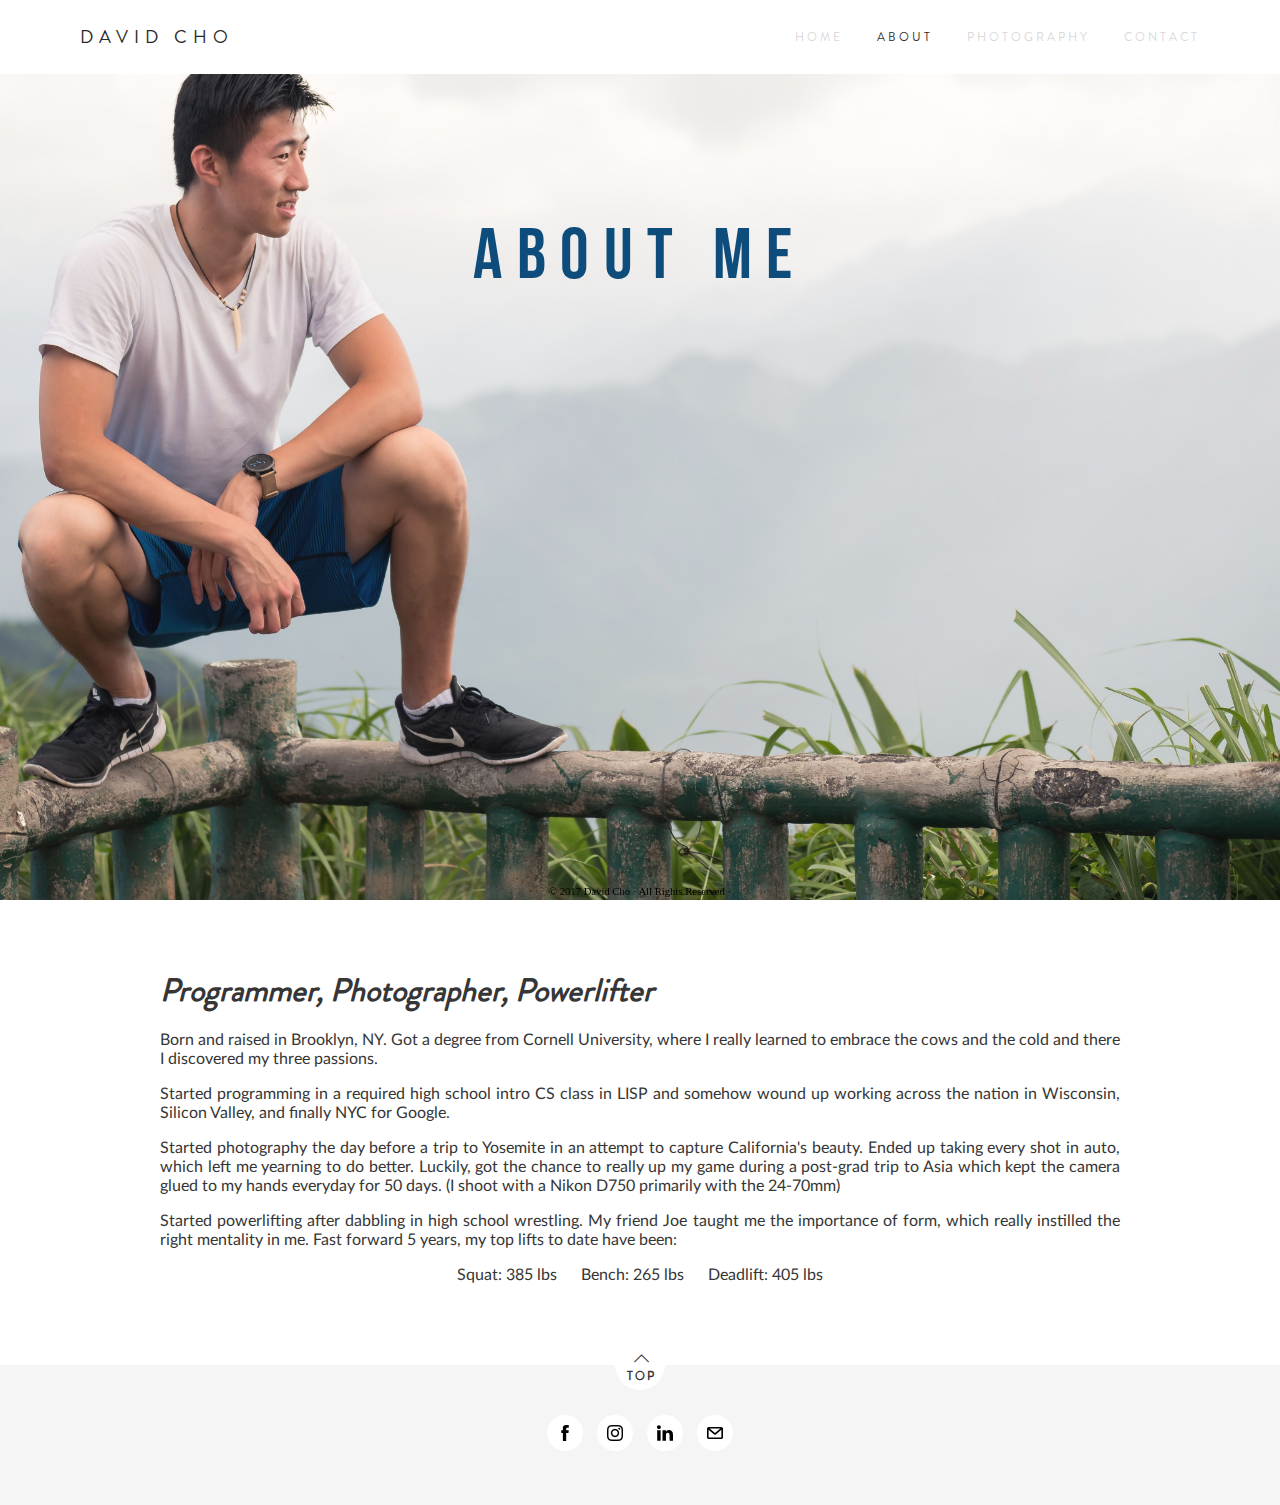
==== about.html @ 9a9d28c6 "Fixed typos" ====
<!DOCTYPE html>
<html>
<head>
    <title>About &mdash; DAVID CHO</title>
    <meta name="viewport" content="width=device-width,initial-scale=1">
    <link href='css/nav.css' rel='stylesheet' type='text/css' media="screen">
    <link href='css/footer.css' rel='stylesheet' type='text/css' media="screen">
    <link href='css/base.css' rel='stylesheet' type='text/css' media="screen">

    <link href='css/about.css' rel='stylesheet' type='text/css' media="screen">

    <link rel="icon" href="images/favicon.ico">
    <script type="text/javascript" src="js/jquery-3.1.1.min.js"></script>
</head>
<body class="has-nav">
    <!-- MOBILE NAVIGATION -->
    <div id="mobileNav">
        <nav class="main-nav">
            <div class="nav-wrapper">
                <ul class="cf">
                    <li class="index-collection folder">
                        <a href="/"><span>Home</span></a>
                    </li>
                    <li class="index-collection active-link folder">
                        <a href="about.html"><span>About</span></a>
                    </li>
                    <li class="mobile-folders-collection folder">
                        <!--FOLDER-->
                        <div class="folder-parent">
                            <a aria-haspopup="true"><span>Photography</span></a>
                            <div class="folder-child-wrapper">
                                <ul class="folder-child">
                                    <li class="">
                                        <a href="/portrait-intro/">
                                        <span>Portrait</span>
                                        </a>
                                    </li>
                                    <li class="">
                                        <a href="/landscape-1/">
                                        <span>Landscape</span>
                                        </a>
                                    </li>
                                </ul>
                            </div>
                        </div>
                    </li>
                    <li class="page-collection">
                        <a href="/contact/"><span>Contact</span></a>
                    </li>
                </ul>
            </div>
        </nav>
    </div>

    <!-- SITE WRAPPER -->
    <div class="site-wrapper" id="site-wrapper">
        <div class="site-inner-wrapper">
            <!-- HEADER -->
            <header id="header" class="sqs-announcement-bar-dropzone">
                <div class="title-nav-wrapper">
                    <h1 class="site-title">
                        <a href="/" id="top">
                            DAVID CHO
                        </a>
                    </h1>
                    <a class="icon-menu" id="mobileMenu"></a>
                    <!--DESKTOP NAVIGATION-->
                    <div id="desktopNav">
                        <nav class="main-nav">
                            <div class="nav-wrapper">
                                <ul class="cf">
                                    <li class="index-collection folder">
                                        <a href="/"><span>Home</span></a>
                                    </li>
                                    <li class="index-collection active-link folder">
                                        <a href="about.html"><span>About</span></a>
                                    </li>
                                    <li class="desktop-folders-collection folder">
                                        <!--FOLDER-->
                                        <div class="folder-parent">
                                            <a aria-haspopup="true"><span>Photography</span></a>
                                            <div class="folder-child-wrapper">
                                                <ul class="folder-child">
                                                    <li class="">
                                                        <a href="/portrait-intro/">
                                                        <span>Portrait</span>
                                                        </a>
                                                    </li>
                                                    <li class="">
                                                        <a href="/landscape-1/">
                                                        <span>Landscape</span>
                                                        </a>
                                                    </li>
                                                </ul>
                                            </div>
                                        </div>
                                    </li>
                                    <li class="page-collection">
                                        <a href="/contact/"><span>Contact</span></a>
                                    </li>
                                </ul>
                            </div>
                        </nav>
                    </div>
                </div>
            </header>
        </div>
    </div> 
    
    <div class="caption">
        <span class="border">ABOUT ME</span>
    </div>

    <div class="content">
        <h1>Programmer, Photographer, Powerlifter</h1>
        <p>Born and raised in Brooklyn, NY. Got a degree from Cornell University, where I really learned to embrace the cows and the cold and there I discovered my three passions.</p>
        <p>Started programming in a required high school intro CS class in LISP and somehow wound up working across the nation in Wisconsin, Silicon Valley, and finally NYC for Google.</p>
        <p>Started photography the day before a trip to Yosemite in an attempt to capture California's beauty. Ended up taking every shot in auto, which left me yearning to do better. Luckily, got the chance to really up my game during a post-grad trip to Asia which kept the camera glued to my hands everyday for 50 days. (I shoot with a Nikon D750 primarily with the 24-70mm)</p>
        <p>Started powerlifting after dabbling in high school wrestling. My friend Joe taught me the importance of form, which really instilled the right mentality in me. Fast forward 5 years, my top lifts to date have been:<br>
        </p>
        <div>
            <span>
                Squat: 385 lbs &nbsp&nbsp&nbsp&nbsp
                Bench: 265 lbs &nbsp&nbsp&nbsp&nbsp
                Deadlift: 405 lbs
            </span>
        </div>
    </div>

    <!-- FOOTER HERE -->
    <footer id="footer">
        <div class="back-to-top-link">
            <a href="#" id="back-to-top">
                <span class="arrow"></span>
                Top
            </a>
        </div>
        <div class="footer-wrapper">
            <div class="nav-div">
                <nav class="icon-list">
                    <a href="https://facebook.com/itzdcho" target="_blank" class="icon-wrapper">
                        <img src="images/logos/facebook.svg" />
                    </a>
                    <a href="http://instagram.com/dcho.i.am" target="_blank" class="icon-wrapper">
                        <img src="images/logos/instagram.png" />
                    </a>
                    <a href="https://www.linkedin.com/in/davidvcho" target="_blank" class="icon-wrapper">
                        <img src="images/logos/linkedin.svg" />
                    </a>
                    <a href="mailto:davidcho420@gmail.com" target="_blank" class="icon-wrapper">
                        <img src="images/logos/mail.svg" />
                    </a>
                </nav>
            </div>
        </div>
    </footer>
    <script src="js/main.js"></script>
</body>
</html>
---- css/nav.css ----
@font-face {
    font-family: 'brandon';
    src: url('../fonts/Brandon_reg.otf');
}

@font-face {
    font-family: 'squarespace-ui-font';
    src: url('../fonts/squarespace-ui-font.ttf');
}

/* Header */

#header {
    background-color: #fff;
    position: relative;
    width: 100%;
    z-index: 8001;
}

#header .site-title {
    color: #1c1c1c;
    display: table-cell;
    font-family: 'brandon';
    font-size: 18px;
    font-style: normal;
    font-weight: 400;
    letter-spacing: 6px;
    line-height: 1em;
    margin: 0;
    padding: 0;
    position: relative;
    text-decoration: none;
    text-transform: uppercase;
    vertical-align: middle;
    width: 30%;
    z-index: 8002;
}

#header .site-title a {
    color: #1c1c1c;
    cursor: auto;
    text-decoration: none;
}

/* Desktop Nav */

#desktopNav {
    display: table-cell;
    text-align: right;
    vertical-align: middle;
    width: 70%;
}

#desktopNav .folder {
    box-sizing: border-box;
    cursor: pointer;
    position: relative;
}

#desktopNav .folder .folder-child-wrapper {
    background-color: #fff;
    left: 50%;
    margin-left: -100px;
    margin-top: -5px;
    position: absolute;
    z-index: 11;
}

#desktopNav .folder .folder-child-wrapper ul.folder-child {
    border-style: solid;
    border-width: 1px;
    box-sizing: border-box;
    color: #f5f5f5;
    display: none;
    font-size: 1em;
    margin: 0;
    padding: 0;
    position: relative;
    width: 200px;
}

#desktopNav .folder .folder-child-wrapper ul.folder-child li {
    border-width: 0 0 1px;
    display: inline-block;
    text-align: center;
    width: 100%;
    margin: 0;
    padding: 0;
    border-width: 0 0 1px;
    border-style: solid;
}

#desktopNav .folder .folder-child-wrapper ul.folder-child li a {
    display: inline-block;
    padding: 12px;
}

#desktopNav .folder:hover ul.folder-child {
    display: block;
}

#desktopNav .folder:hover .folder-child-wrapper {
    padding-top: 30px;
}

#desktopNav .folder:hover ul.folder-child:before {
    content: '';
    display: block;
    width: 0;
    height: 0;
    border-width: 0 0 10px;
    border-style: solid;
    border-right: solid 10px transparent !important;
    border-left: solid 10px transparent !important;
    position: absolute;
    top: -10px;
    left: 50%;
    margin-left: -10px;
}

/* Mobile Nav */

#mobileNav, #mobileMenu {
    display: none;
    visibility: hidden;
}

/* Main Nav */

.main-nav a, .main-nav a:visited {
    text-decoration: none;
}

.main-nav ul {
    text-align: right;
    line-height: 1em;
    list-style: none;
    margin: 0;
    padding: 0;
    position: relative;
    z-index: 8002;
}

.main-nav ul li {
    margin: 0 0 0 30px;
    display: inline-block;
    position: relative;
    z-index: inherit;
}

.main-nav ul li a span {
    font-family: brandon;
    font-size: 12px;
    font-style: normal;
    font-weight: 400;
    letter-spacing: 3px;
    line-height: 2em;
    text-decoration: none;
    text-transform: uppercase;
}

.main-nav ul li a, #desktopNav .folder-child-wrapper li:not(.active-link) a {
    color: rgba(196,196,196,.7);
}

.main-nav ul li.active-link a, .main-nav ul li.active-link a:visited {
    color: #1c1c1c !important;
}

.main-nav ul li a:hover, .main-nav ul li.active-link a:hover, .icon-menu:hover {
    color: rgba(196,196,196,1.0) !important;
}

.cf:before,  .cf:after {
    content: " ";
    display: table;
}

/* Title */

.title-nav-wrapper {
    box-sizing: border-box;
    display: table;
    margin: 0 auto;
    padding: 25px 80px;
    vertical-align: middle;
    width: 100%;
}

.site-title a:hover {
    color: #606060 !important;
}

/* Icon Menu */

.icon-menu {
    -moz-transition: color .14s ease;
    -o-transition: color .14s ease;
    -webkit-transition: color .14s ease;
    transition: color .14s ease;
}

.icon-menu:before {
    -webkit-font-smoothing: antialiased;
    content: "\e030";
    display: inline-block;
    font-family: 'squarespace-ui-font';
    font-size: 32px;
    font-style: normal;
    font-weight: 400;
    height: 32px;
    line-height: 32px;
    speak: none;
    text-align: center;
    vertical-align: middle;
    width: 32px;
}

@media only screen and (max-width:  768px) {
	#desktopNav {
	    display: none;
	}

	#mobileNav .main-nav .nav-wrapper {
        -moz-transition: none .2s .5s linear;
        -o-transition: none .2s .5s linear;
        -webkit-transition: none .2s .5s linear;
        background-color: #fff;
        bottom: 0;
        opacity: 0;
        overflow: scroll;
        position: fixed;
        right: 0;
        top: 0;
        transition: none .2s .5s linear;
        width: 79%;
    }

    .mobile-nav-open #mobileNav .main-nav .nav-wrapper {
        position: fixed;
        top: 0;
        bottom: 0;
        overflow: scroll;
        opacity: 1;
        -webkit-transition: none .2s linear;
        -moz-transition: none .2s linear;
        -o-transition: none .2s linear;
        transition: none .2s linear;
        z-index: 4;
    }

    .mobile-nav-open .site-wrapper {
        height: 100%;
        overflow: hidden;
        -webkit-transform: translate3d(-79%,0,0);
        -moz-transform: translate3d(-79%,0,0);
        transform: translate3d(-79%,0,0);
    }

    #mobileNav ul {
        font-family: brandon;
        font-size: 15px;
        font-style: normal;
        font-weight: 400;
        letter-spacing: 3px;
        list-style: none;
        margin: 0;
        padding: 0;
        text-decoration: none;
        text-transform: uppercase;
    }

    .mobile-nav-open #mobileNav {
        position: relative;
    }

    #mobileNav ul li {
        border-style: solid;
        border-width: 0 0 1px;
        color: #f5f5f5;
        display: block;
        line-height: 1em;
        margin: 0;
        position: relative;
        text-align: center;
        z-index: 4;
    }

    #mobileNav ul li a, #mobileNav ul li a:visited {
        color: rgba(196,196,196,.7);
        display: block;
        padding: 20px;
    }

    #mobileNav ul li.folder ul {
        display: none;
    }

    #mobileNav ul li.folder ul li {
        border-bottom-width: 0;
    }

    #mobileNav ul li.folder.dropdown-open ul {
        display: block;
    }

    #mobileNav ul li .folder-parent > a:first-child:before {
        content: '+';
        margin-right: .25em;
        font-size: 14.399999999999999px;
        width: 1em;
        display: inline-block;
    }

    #mobileNav ul li .active-link > a, #mobileNav ul li .active-link > a:visited {
        color: #1c1c1c;
    }

    #mobileNav, #mobileMenu {
        display: block;
        position: relative;
        color: rgba(196,196,196,.7);
        visibility: visible;
    }

    #mobileMenu {
        display: table-cell;
        text-align: right;
        width: 20%;
    }

    #header .site-title {
        font-size: 13px;
        width: 80%;
    }

	.title-nav-wrapper {
        padding: 20px!important;
    }
}
---- css/footer.css ----
@font-face {
    font-family: 'brandon';
    src: url('../fonts/Brandon_reg.otf');
}

@font-face {
    font-family: 'squarespace-ui-font';
    src: url('../fonts/squarespace-ui-font.ttf');
}

#footer {
    width: 100%;
    background-color: #f5f5f5;
    position: relative;
    z-index: 200;
}

.footer-wrapper {
    max-width: 960px;
    margin: 0 auto;
    padding: 50px 8%;
    color: #16161d;
}

.nav-div {
    width: 100%;
    margin-left: -17px;
    margin-right: -17px;
    width: auto !important;
    padding-top: 0;
}

.icon-list {
    text-align: center;
}

.icon-wrapper {
    background-color: #fff;
    margin: 0 5px;
    display: inline-block;
    position: relative;
    overflow: hidden;
    cursor: pointer;
    text-decoration: none;
    -webkit-transition: background-color 170ms ease-in-out;
    -moz-transition: background-color 170ms ease-in-out;
    -o-transition: background-color 170ms ease-in-out;
    transition: background-color 170ms ease-in-out;
    z-index: 0;
    border-radius: 50%;
    width: 36px;
    height: 36px;
    opacity: 1;
}

.icon-wrapper.nonhover {
    opacity: 0.3;
}

.icon-wrapper img {
    width: 16px;
    height: 16px;
    margin-top: 10px;
}

/* Copyright */

div.copyright {
    text-align: center;
    position: fixed;
    bottom: 3px;
    z-index: 999;
    width: 100%;
    font-size: 8pt;
}

/* Back to Top Button */

.back-to-top-link {
    z-index: 100;    
    display: block;
    background-color: #fff;
    width: 50px;
    height: 50px;
    -webkit-box-sizing: border-box;
    -moz-box-sizing: border-box;
    box-sizing: border-box;
    -webkit-border-radius: 50%;
    border-radius: 50%;
    position: absolute;
    left: 50%;
    margin-left: -25px;
    top: -25px;
    padding-top: 2px;
}

.back-to-top-link a {
    display: block;
    font-family: "brandon";
    font-weight: 600;
    letter-spacing: 2px;
    font-size: 12px;
    text-transform: uppercase;
    text-align: center;
    line-height: 1;
    color: #363636;
    padding-left: 2px;
    padding-top: 4px;
    text-decoration: none;
}

.back-to-top-link a .arrow {
    display: block;
    text-align: center;
    width: 16px;
    margin: 0 auto 4px;
    font-family: "brandon";
    font-weight: 600;
    letter-spacing: 2px;
    font-size: 12px;
    text-transform: uppercase;
    line-height: 1;
    color: #363636;
    padding-left: 2px;
    padding-top: 4px;
}

.back-to-top-link a .arrow:before {
    width: auto;
    height: auto;
    line-height: 1;
    font-size: 16px;
    text-align: center;
    -webkit-transform: rotate(-90deg);
    -moz-transform: rotate(-90deg);
    -ms-transform: rotate(-90deg);
    -o-transform: rotate(-90deg);
    transform: rotate(-90deg);
    cursor: pointer;
    color: #363636;
    display: block;
    margin-left: -2px;
    font-family: 'squarespace-ui-font';
    font-style: normal;
    speak: none;
    font-weight: normal;
    -webkit-font-smoothing: antialiased;
    content: "\e02d";
    text-align: center;
    display: inline-block;
    vertical-align: middle;
}

@media only screen and (max-width:  768px) {
    .footer-wrapper {
        padding: 25px;
    }
}
---- css/base.css ----
body {
    margin: 0;
    height: 100%;
}

.site-wrapper {
    background-color: #fff;
    overflow: hidden;
}

@media only screen and (max-width:  768px) {
    .site-inner-wrapper {
        position: relative;
    }

    .site-wrapper {
        -moz-transition: all .3s ease;
        -webkit-transition: all .3s ease;
        height: 99%;
        margin: 0 auto;
        padding: 0;
        position: relative;
        transition: all .3s ease;
        z-index: 3;
    }
}
---- css/about.css ----
@font-face {
    font-family: 'bebas-neue';
    src: url('../fonts/BebasNeue.otf');
}

@font-face {
    font-family: 'lato-thin';
    src: url('../fonts/Lato-Thin.ttf');
}

@font-face {
    font-family: 'lato-regular';
    src: url('../fonts/LatoLatin-Regular.ttf');
}

@font-face {
    font-family: 'brandon';
    src: url('../fonts/Brandon_reg.otf');
}

body, html {
  height: 100%;
  margin: 0;
}

.site-wrapper {
    background-image: url('../images/about-compressed.jpg');
    min-height: 100%;
    position: relative;
    opacity: 0.95;
    background-attachment: fixed;
    background-position: center;
    background-repeat: no-repeat;
    background-size: cover;
}

.caption {
    position: absolute;
    left: 0;
    top: 25%;
    width: 100%;
    text-align: center;
    color: #000;
    z-index: 100;
}

.mobile-nav-open .caption {
    z-index: 1;
}

.caption span.border {
    font-family: 'bebas-neue';
    color: #0E4C7B !important;
    padding: 18px;
    font-weight: 400;
    font-size: 72px;
    line-height: .9em;
    letter-spacing: 0.2em;
}

.content {
    color: #363636;
    background-color:white;
    text-align:center;
    text-align: justify;
    max-width: 960px;
    margin: auto;
    font-family: 'lato-regular';
    padding: 50px 8% 80px 8%;
}

h1 {
    font-family: 'brandon';
    font-style: italic;
    line-height: 1.2em;
    text-transform: none;
}

.content div {
    text-align: center;
}
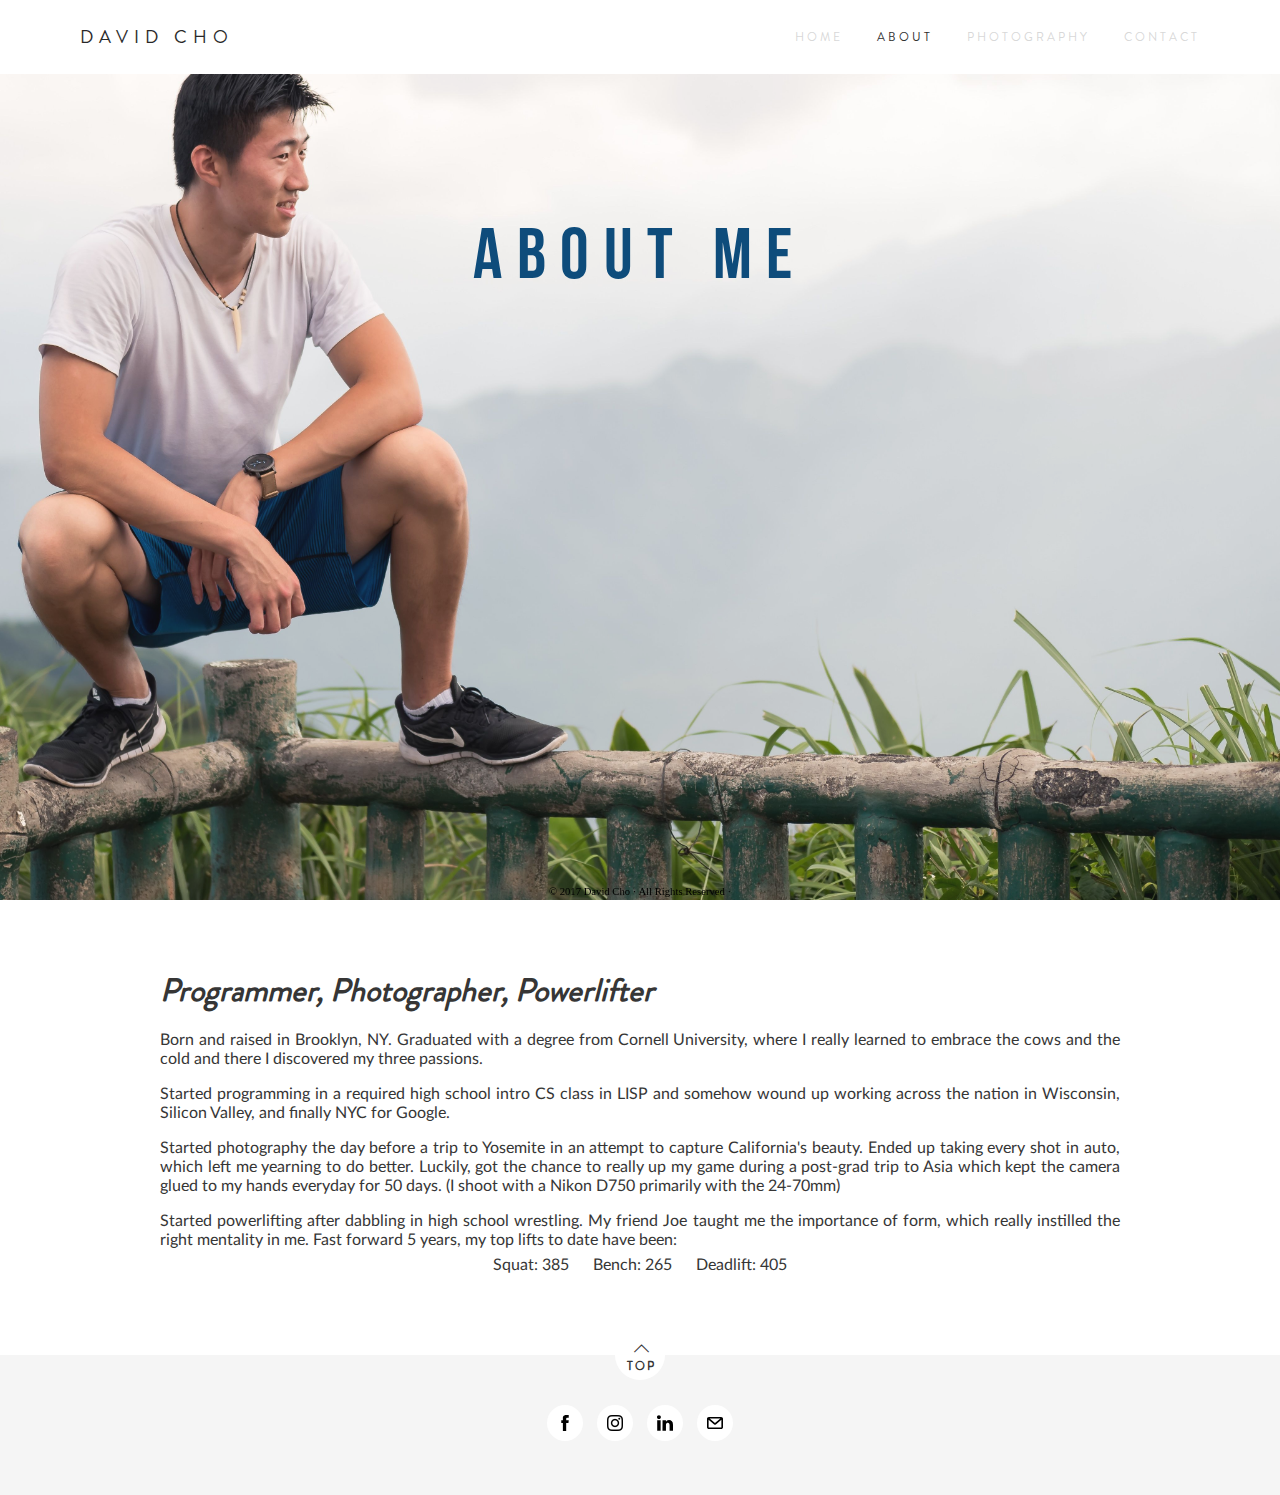
==== commit 37673163: "Got rid of lbs" ====
--- a/about.html
+++ b/about.html
@@ -113,16 +113,16 @@
 
     <div class="content">
         <h1>Programmer, Photographer, Powerlifter</h1>
-        <p>Born and raised in Brooklyn, NY. Got a degree from Cornell University, where I really learned to embrace the cows and the cold and there I discovered my three passions.</p>
+        <p>Born and raised in Brooklyn, NY. Graduated with a degree from Cornell University, where I really learned to embrace the cows and the cold and there I discovered my three passions.</p>
         <p>Started programming in a required high school intro CS class in LISP and somehow wound up working across the nation in Wisconsin, Silicon Valley, and finally NYC for Google.</p>
         <p>Started photography the day before a trip to Yosemite in an attempt to capture California's beauty. Ended up taking every shot in auto, which left me yearning to do better. Luckily, got the chance to really up my game during a post-grad trip to Asia which kept the camera glued to my hands everyday for 50 days. (I shoot with a Nikon D750 primarily with the 24-70mm)</p>
         <p>Started powerlifting after dabbling in high school wrestling. My friend Joe taught me the importance of form, which really instilled the right mentality in me. Fast forward 5 years, my top lifts to date have been:<br>
         </p>
         <div>
             <span>
-                Squat: 385 lbs &nbsp&nbsp&nbsp&nbsp
-                Bench: 265 lbs &nbsp&nbsp&nbsp&nbsp
-                Deadlift: 405 lbs
+                Squat: 385 &nbsp&nbsp&nbsp&nbsp
+                Bench: 265 &nbsp&nbsp&nbsp&nbsp
+                Deadlift: 405
             </span>
         </div>
     </div>
--- a/css/about.css
+++ b/css/about.css
@@ -78,4 +78,5 @@
 
 .content div {
     text-align: center;
+    margin-top: -10px;
 }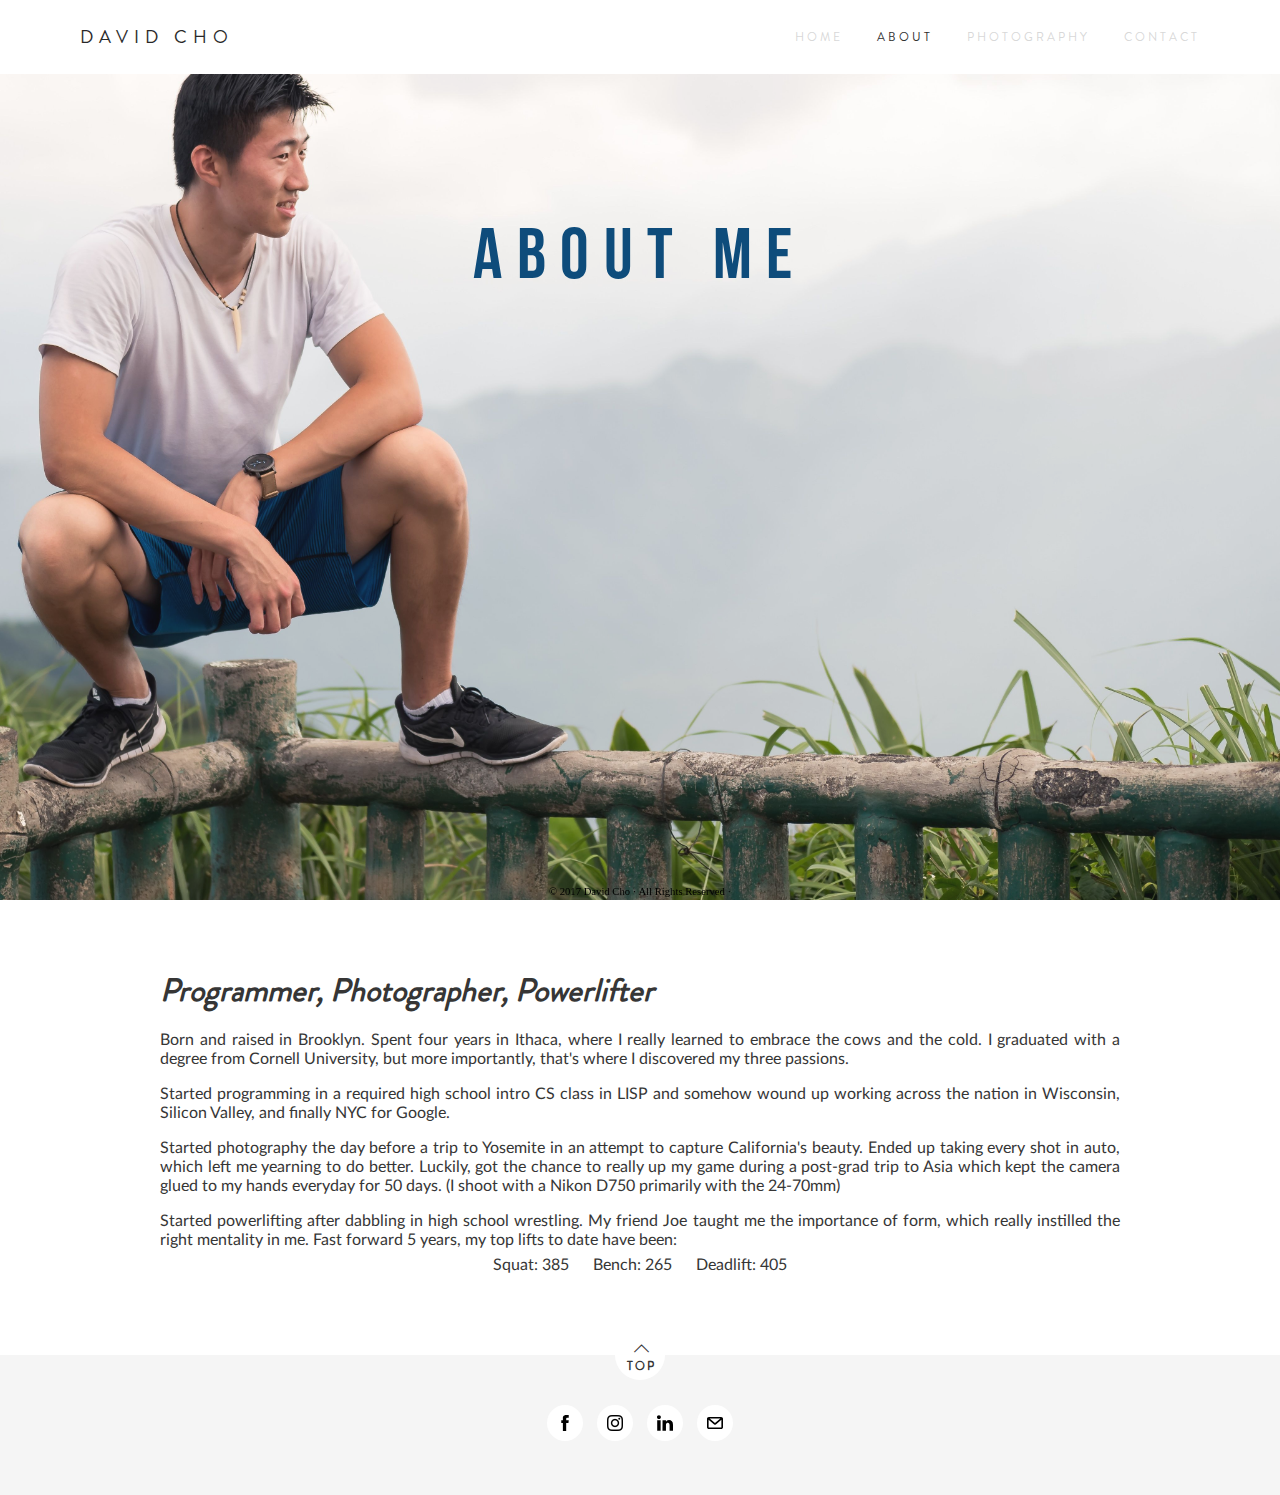
==== commit b73bda4e: "Changed words" ====
--- a/about.html
+++ b/about.html
@@ -113,7 +113,7 @@
 
     <div class="content">
         <h1>Programmer, Photographer, Powerlifter</h1>
-        <p>Born and raised in Brooklyn, NY. Graduated with a degree from Cornell University, where I really learned to embrace the cows and the cold and there I discovered my three passions.</p>
+        <p>Born and raised in Brooklyn. Spent four years in Ithaca, where I really learned to embrace the cows and the cold. I graduated with a degree from Cornell University, but more importantly, that's where I discovered my three passions.</p>
         <p>Started programming in a required high school intro CS class in LISP and somehow wound up working across the nation in Wisconsin, Silicon Valley, and finally NYC for Google.</p>
         <p>Started photography the day before a trip to Yosemite in an attempt to capture California's beauty. Ended up taking every shot in auto, which left me yearning to do better. Luckily, got the chance to really up my game during a post-grad trip to Asia which kept the camera glued to my hands everyday for 50 days. (I shoot with a Nikon D750 primarily with the 24-70mm)</p>
         <p>Started powerlifting after dabbling in high school wrestling. My friend Joe taught me the importance of form, which really instilled the right mentality in me. Fast forward 5 years, my top lifts to date have been:<br>
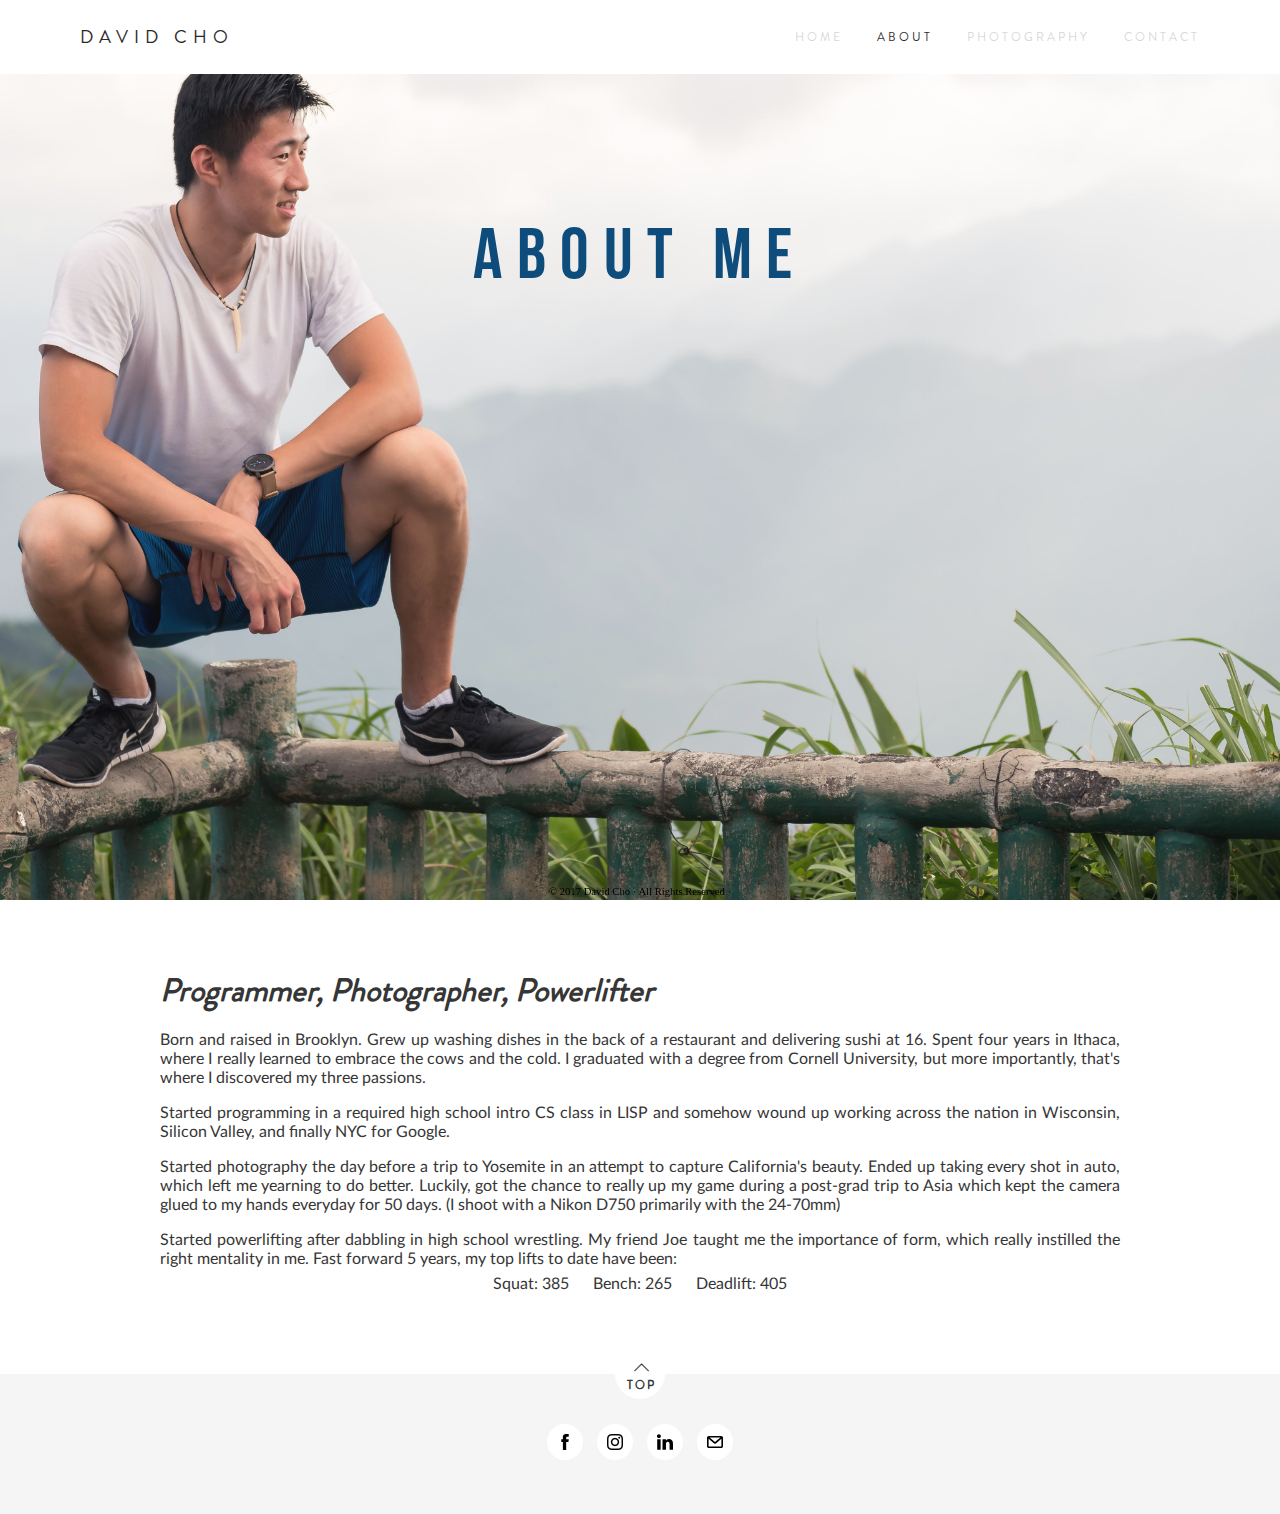
==== commit 2e22a725: "Added restaurant, but hs needs work" ====
--- a/about.html
+++ b/about.html
@@ -113,7 +113,7 @@
 
     <div class="content">
         <h1>Programmer, Photographer, Powerlifter</h1>
-        <p>Born and raised in Brooklyn. Spent four years in Ithaca, where I really learned to embrace the cows and the cold. I graduated with a degree from Cornell University, but more importantly, that's where I discovered my three passions.</p>
+        <p>Born and raised in Brooklyn. Grew up washing dishes in the back of a restaurant and delivering sushi at 16. Spent four years in Ithaca, where I really learned to embrace the cows and the cold. I graduated with a degree from Cornell University, but more importantly, that's where I discovered my three passions.</p>
         <p>Started programming in a required high school intro CS class in LISP and somehow wound up working across the nation in Wisconsin, Silicon Valley, and finally NYC for Google.</p>
         <p>Started photography the day before a trip to Yosemite in an attempt to capture California's beauty. Ended up taking every shot in auto, which left me yearning to do better. Luckily, got the chance to really up my game during a post-grad trip to Asia which kept the camera glued to my hands everyday for 50 days. (I shoot with a Nikon D750 primarily with the 24-70mm)</p>
         <p>Started powerlifting after dabbling in high school wrestling. My friend Joe taught me the importance of form, which really instilled the right mentality in me. Fast forward 5 years, my top lifts to date have been:<br>
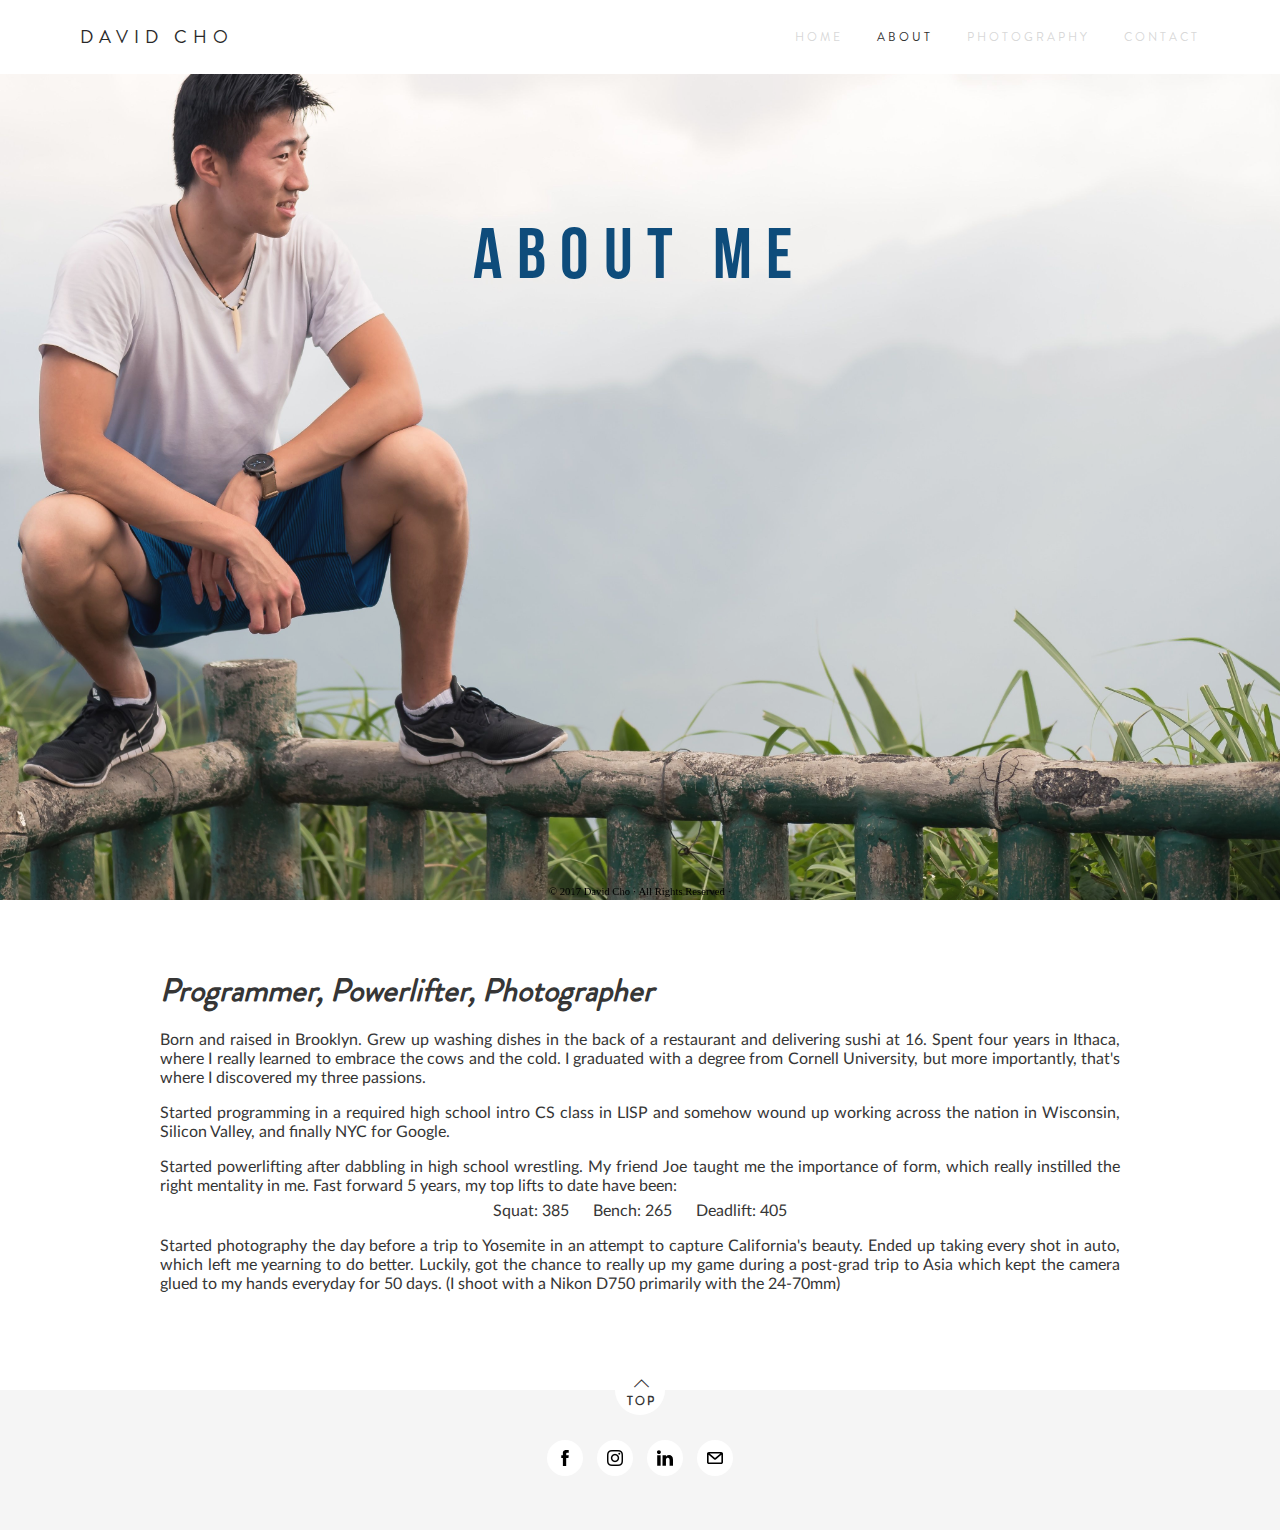
==== commit c729aa56: "Changed order of 3Ps" ====
--- a/about.html
+++ b/about.html
@@ -112,10 +112,9 @@
     </div>
 
     <div class="content">
-        <h1>Programmer, Photographer, Powerlifter</h1>
+        <h1>Programmer, Powerlifter, Photographer</h1>
         <p>Born and raised in Brooklyn. Grew up washing dishes in the back of a restaurant and delivering sushi at 16. Spent four years in Ithaca, where I really learned to embrace the cows and the cold. I graduated with a degree from Cornell University, but more importantly, that's where I discovered my three passions.</p>
         <p>Started programming in a required high school intro CS class in LISP and somehow wound up working across the nation in Wisconsin, Silicon Valley, and finally NYC for Google.</p>
-        <p>Started photography the day before a trip to Yosemite in an attempt to capture California's beauty. Ended up taking every shot in auto, which left me yearning to do better. Luckily, got the chance to really up my game during a post-grad trip to Asia which kept the camera glued to my hands everyday for 50 days. (I shoot with a Nikon D750 primarily with the 24-70mm)</p>
         <p>Started powerlifting after dabbling in high school wrestling. My friend Joe taught me the importance of form, which really instilled the right mentality in me. Fast forward 5 years, my top lifts to date have been:<br>
         </p>
         <div>
@@ -125,6 +124,7 @@
                 Deadlift: 405
             </span>
         </div>
+        <p>Started photography the day before a trip to Yosemite in an attempt to capture California's beauty. Ended up taking every shot in auto, which left me yearning to do better. Luckily, got the chance to really up my game during a post-grad trip to Asia which kept the camera glued to my hands everyday for 50 days. (I shoot with a Nikon D750 primarily with the 24-70mm)</p>
     </div>
 
     <!-- FOOTER HERE -->
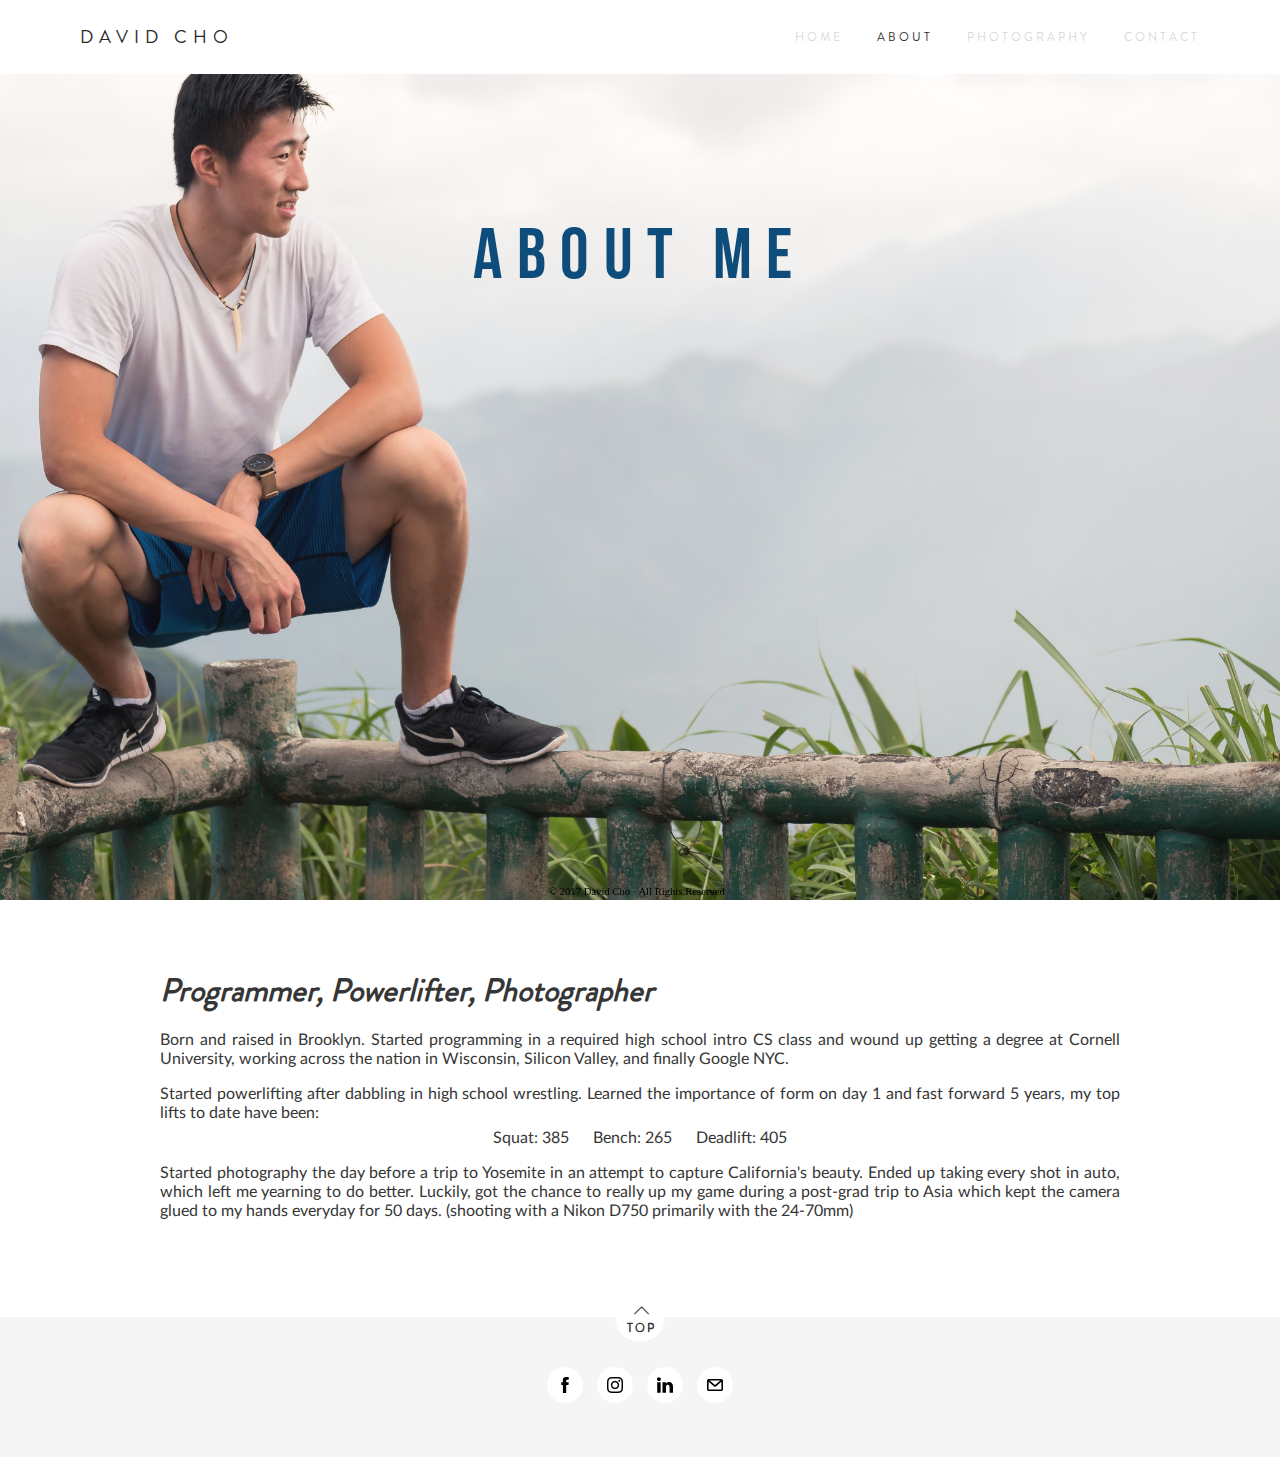
==== commit 9dee6b45: "Updated aboutme content" ====
--- a/about.html
+++ b/about.html
@@ -113,9 +113,8 @@
 
     <div class="content">
         <h1>Programmer, Powerlifter, Photographer</h1>
-        <p>Born and raised in Brooklyn. Grew up washing dishes in the back of a restaurant and delivering sushi at 16. Spent four years in Ithaca, where I really learned to embrace the cows and the cold. I graduated with a degree from Cornell University, but more importantly, that's where I discovered my three passions.</p>
-        <p>Started programming in a required high school intro CS class in LISP and somehow wound up working across the nation in Wisconsin, Silicon Valley, and finally NYC for Google.</p>
-        <p>Started powerlifting after dabbling in high school wrestling. My friend Joe taught me the importance of form, which really instilled the right mentality in me. Fast forward 5 years, my top lifts to date have been:<br>
+        <p>Born and raised in Brooklyn. Started programming in a required high school intro CS class and wound up getting a degree at Cornell University, working across the nation in Wisconsin, Silicon Valley, and finally Google NYC.</p>
+        <p>Started powerlifting after dabbling in high school wrestling. Learned the importance of form on day 1 and fast forward 5 years, my top lifts to date have been:<br>
         </p>
         <div>
             <span>
@@ -124,7 +123,7 @@
                 Deadlift: 405
             </span>
         </div>
-        <p>Started photography the day before a trip to Yosemite in an attempt to capture California's beauty. Ended up taking every shot in auto, which left me yearning to do better. Luckily, got the chance to really up my game during a post-grad trip to Asia which kept the camera glued to my hands everyday for 50 days. (I shoot with a Nikon D750 primarily with the 24-70mm)</p>
+        <p>Started photography the day before a trip to Yosemite in an attempt to capture California's beauty. Ended up taking every shot in auto, which left me yearning to do better. Luckily, got the chance to really up my game during a post-grad trip to Asia which kept the camera glued to my hands everyday for 50 days. (shooting with a Nikon D750 primarily with the 24-70mm)</p>
     </div>
 
     <!-- FOOTER HERE -->
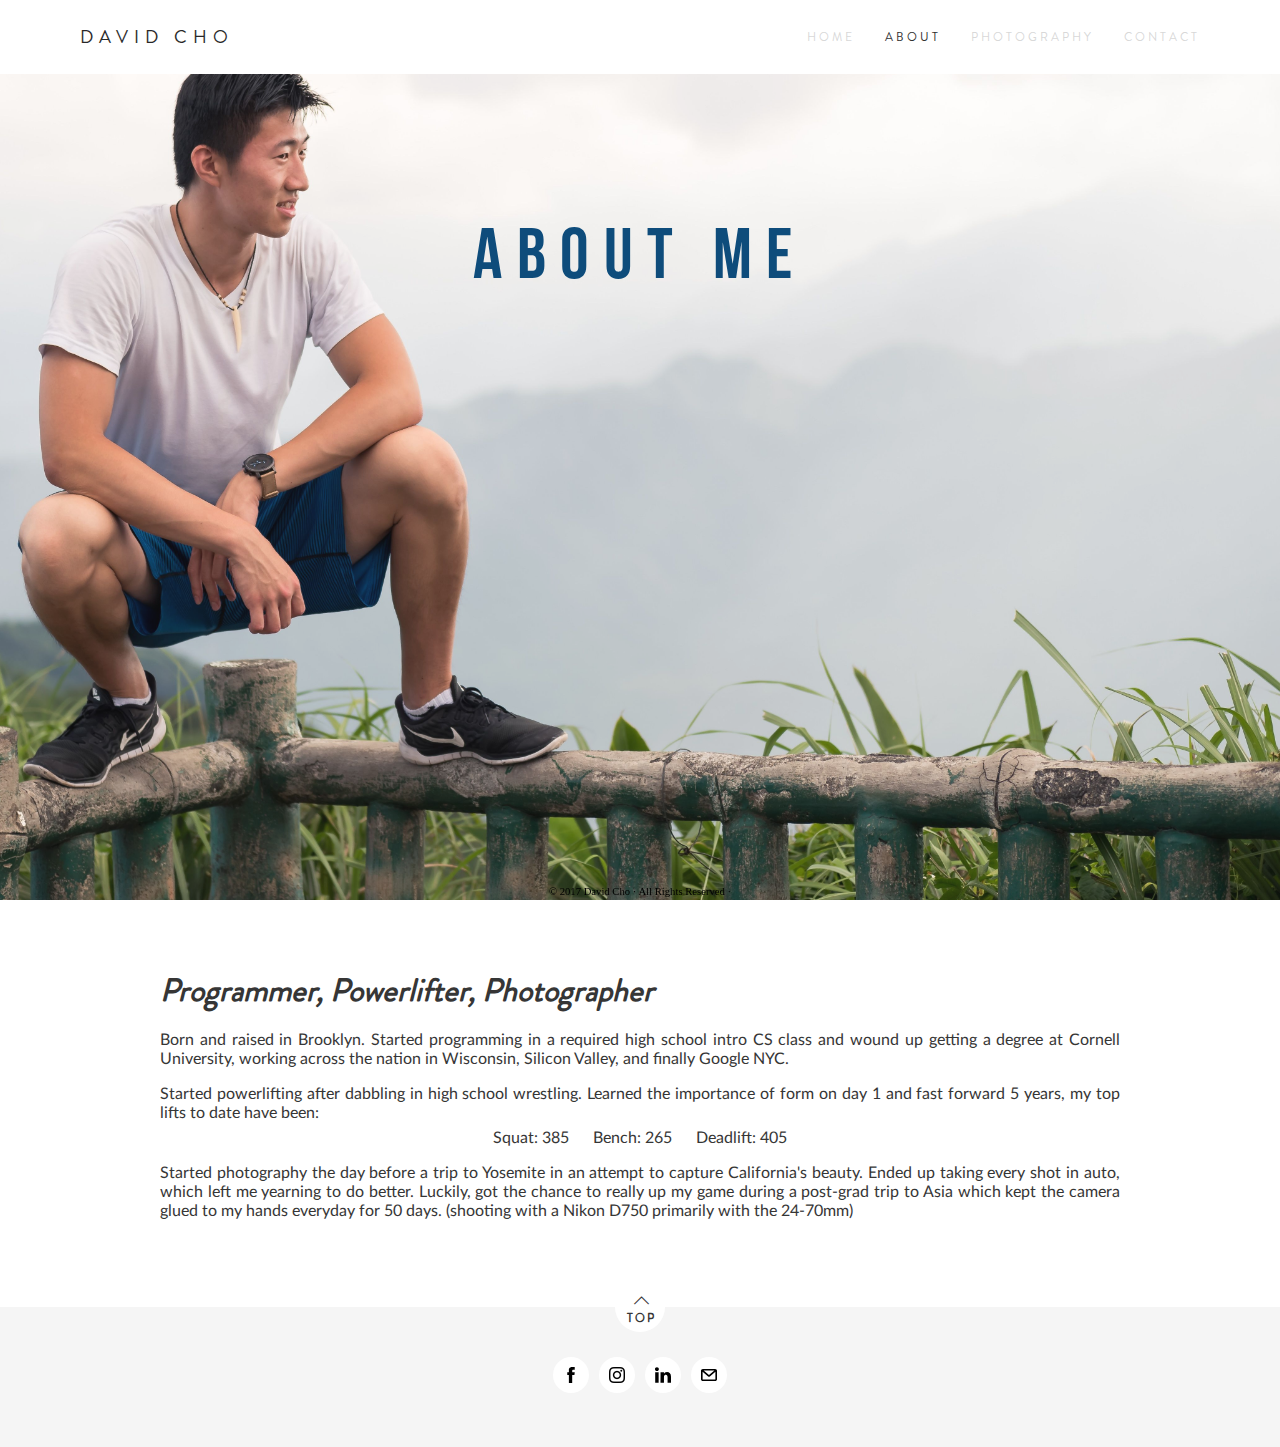
==== commit 245a507b: "Finished converting html to js" ====
--- a/about.html
+++ b/about.html
@@ -14,96 +14,10 @@
 </head>
 <body class="has-nav">
     <!-- MOBILE NAVIGATION -->
-    <div id="mobileNav">
-        <nav class="main-nav">
-            <div class="nav-wrapper">
-                <ul class="cf">
-                    <li class="index-collection folder">
-                        <a href="/"><span>Home</span></a>
-                    </li>
-                    <li class="index-collection active-link folder">
-                        <a href="about.html"><span>About</span></a>
-                    </li>
-                    <li class="mobile-folders-collection folder">
-                        <!--FOLDER-->
-                        <div class="folder-parent">
-                            <a aria-haspopup="true"><span>Photography</span></a>
-                            <div class="folder-child-wrapper">
-                                <ul class="folder-child">
-                                    <li class="">
-                                        <a href="/portrait-intro/">
-                                        <span>Portrait</span>
-                                        </a>
-                                    </li>
-                                    <li class="">
-                                        <a href="/landscape-1/">
-                                        <span>Landscape</span>
-                                        </a>
-                                    </li>
-                                </ul>
-                            </div>
-                        </div>
-                    </li>
-                    <li class="page-collection">
-                        <a href="/contact/"><span>Contact</span></a>
-                    </li>
-                </ul>
-            </div>
-        </nav>
-    </div>
-
     <!-- SITE WRAPPER -->
     <div class="site-wrapper" id="site-wrapper">
         <div class="site-inner-wrapper">
             <!-- HEADER -->
-            <header id="header" class="sqs-announcement-bar-dropzone">
-                <div class="title-nav-wrapper">
-                    <h1 class="site-title">
-                        <a href="/" id="top">
-                            DAVID CHO
-                        </a>
-                    </h1>
-                    <a class="icon-menu" id="mobileMenu"></a>
-                    <!--DESKTOP NAVIGATION-->
-                    <div id="desktopNav">
-                        <nav class="main-nav">
-                            <div class="nav-wrapper">
-                                <ul class="cf">
-                                    <li class="index-collection folder">
-                                        <a href="/"><span>Home</span></a>
-                                    </li>
-                                    <li class="index-collection active-link folder">
-                                        <a href="about.html"><span>About</span></a>
-                                    </li>
-                                    <li class="desktop-folders-collection folder">
-                                        <!--FOLDER-->
-                                        <div class="folder-parent">
-                                            <a aria-haspopup="true"><span>Photography</span></a>
-                                            <div class="folder-child-wrapper">
-                                                <ul class="folder-child">
-                                                    <li class="">
-                                                        <a href="/portrait-intro/">
-                                                        <span>Portrait</span>
-                                                        </a>
-                                                    </li>
-                                                    <li class="">
-                                                        <a href="/landscape-1/">
-                                                        <span>Landscape</span>
-                                                        </a>
-                                                    </li>
-                                                </ul>
-                                            </div>
-                                        </div>
-                                    </li>
-                                    <li class="page-collection">
-                                        <a href="/contact/"><span>Contact</span></a>
-                                    </li>
-                                </ul>
-                            </div>
-                        </nav>
-                    </div>
-                </div>
-            </header>
         </div>
     </div> 
     
@@ -125,34 +39,8 @@
         </div>
         <p>Started photography the day before a trip to Yosemite in an attempt to capture California's beauty. Ended up taking every shot in auto, which left me yearning to do better. Luckily, got the chance to really up my game during a post-grad trip to Asia which kept the camera glued to my hands everyday for 50 days. (shooting with a Nikon D750 primarily with the 24-70mm)</p>
     </div>
-
-    <!-- FOOTER HERE -->
-    <footer id="footer">
-        <div class="back-to-top-link">
-            <a href="#" id="back-to-top">
-                <span class="arrow"></span>
-                Top
-            </a>
-        </div>
-        <div class="footer-wrapper">
-            <div class="nav-div">
-                <nav class="icon-list">
-                    <a href="https://facebook.com/itzdcho" target="_blank" class="icon-wrapper">
-                        <img src="images/logos/facebook.svg" />
-                    </a>
-                    <a href="http://instagram.com/dcho.i.am" target="_blank" class="icon-wrapper">
-                        <img src="images/logos/instagram.png" />
-                    </a>
-                    <a href="https://www.linkedin.com/in/davidvcho" target="_blank" class="icon-wrapper">
-                        <img src="images/logos/linkedin.svg" />
-                    </a>
-                    <a href="mailto:davidcho420@gmail.com" target="_blank" class="icon-wrapper">
-                        <img src="images/logos/mail.svg" />
-                    </a>
-                </nav>
-            </div>
-        </div>
-    </footer>
+    <!-- FOOTER -->
+    <!-- COPYRIGHT -->
     <script src="js/main.js"></script>
 </body>
 </html>--- a/css/nav.css
+++ b/css/nav.css
@@ -10,14 +10,14 @@
 
 /* Header */
 
-#header {
+.header {
     background-color: #fff;
     position: relative;
     width: 100%;
     z-index: 8001;
 }
 
-#header .site-title {
+.header .site-title {
     color: #1c1c1c;
     display: table-cell;
     font-family: 'brandon';
@@ -36,7 +36,7 @@
     z-index: 8002;
 }
 
-#header .site-title a {
+.header .site-title a {
     color: #1c1c1c;
     cursor: auto;
     text-decoration: none;
@@ -44,20 +44,20 @@
 
 /* Desktop Nav */
 
-#desktopNav {
+.desktopNav {
     display: table-cell;
     text-align: right;
     vertical-align: middle;
     width: 70%;
 }
 
-#desktopNav .folder {
+.desktopNav .folder {
     box-sizing: border-box;
     cursor: pointer;
     position: relative;
 }
 
-#desktopNav .folder .folder-child-wrapper {
+.desktopNav .folder .folder-child-wrapper {
     background-color: #fff;
     left: 50%;
     margin-left: -100px;
@@ -66,7 +66,7 @@
     z-index: 11;
 }
 
-#desktopNav .folder .folder-child-wrapper ul.folder-child {
+.desktopNav .folder .folder-child-wrapper ul.folder-child {
     border-style: solid;
     border-width: 1px;
     box-sizing: border-box;
@@ -79,7 +79,7 @@
     width: 200px;
 }
 
-#desktopNav .folder .folder-child-wrapper ul.folder-child li {
+.desktopNav .folder .folder-child-wrapper ul.folder-child li {
     border-width: 0 0 1px;
     display: inline-block;
     text-align: center;
@@ -90,20 +90,20 @@
     border-style: solid;
 }
 
-#desktopNav .folder .folder-child-wrapper ul.folder-child li a {
+.desktopNav .folder .folder-child-wrapper ul.folder-child li a {
     display: inline-block;
     padding: 12px;
 }
 
-#desktopNav .folder:hover ul.folder-child {
+.desktopNav .folder:hover ul.folder-child {
     display: block;
 }
 
-#desktopNav .folder:hover .folder-child-wrapper {
+.desktopNav .folder:hover .folder-child-wrapper {
     padding-top: 30px;
 }
 
-#desktopNav .folder:hover ul.folder-child:before {
+.desktopNav .folder:hover ul.folder-child:before {
     content: '';
     display: block;
     width: 0;
@@ -120,7 +120,7 @@
 
 /* Mobile Nav */
 
-#mobileNav, #mobileMenu {
+.mobileNav, #mobileMenu {
     display: none;
     visibility: hidden;
 }
@@ -159,7 +159,7 @@
     text-transform: uppercase;
 }
 
-.main-nav ul li a, #desktopNav .folder-child-wrapper li:not(.active-link) a {
+.main-nav ul li a, .desktopNav .folder-child-wrapper li:not(.active-link) a {
     color: rgba(196,196,196,.7);
 }
 
@@ -217,11 +217,11 @@
 }
 
 @media only screen and (max-width:  768px) {
-	#desktopNav {
+	.desktopNav {
 	    display: none;
 	}
 
-	#mobileNav .main-nav .nav-wrapper {
+	.mobileNav .main-nav .nav-wrapper {
         -moz-transition: none .2s .5s linear;
         -o-transition: none .2s .5s linear;
         -webkit-transition: none .2s .5s linear;
@@ -236,7 +236,7 @@
         width: 79%;
     }
 
-    .mobile-nav-open #mobileNav .main-nav .nav-wrapper {
+    .mobile-nav-open .mobileNav .main-nav .nav-wrapper {
         position: fixed;
         top: 0;
         bottom: 0;
@@ -257,7 +257,7 @@
         transform: translate3d(-79%,0,0);
     }
 
-    #mobileNav ul {
+    .mobileNav ul {
         font-family: brandon;
         font-size: 15px;
         font-style: normal;
@@ -270,11 +270,11 @@
         text-transform: uppercase;
     }
 
-    .mobile-nav-open #mobileNav {
+    .mobile-nav-open .mobileNav {
         position: relative;
     }
 
-    #mobileNav ul li {
+    .mobileNav ul li {
         border-style: solid;
         border-width: 0 0 1px;
         color: #f5f5f5;
@@ -286,25 +286,25 @@
         z-index: 4;
     }
 
-    #mobileNav ul li a, #mobileNav ul li a:visited {
+    .mobileNav ul li a, .mobileNav ul li a:visited {
         color: rgba(196,196,196,.7);
         display: block;
         padding: 20px;
     }
 
-    #mobileNav ul li.folder ul {
+    .mobileNav ul li.folder ul {
         display: none;
     }
 
-    #mobileNav ul li.folder ul li {
+    .mobileNav ul li.folder ul li {
         border-bottom-width: 0;
     }
 
-    #mobileNav ul li.folder.dropdown-open ul {
+    .mobileNav ul li.folder.dropdown-open ul {
         display: block;
     }
 
-    #mobileNav ul li .folder-parent > a:first-child:before {
+    .mobileNav ul li .folder-parent > a:first-child:before {
         content: '+';
         margin-right: .25em;
         font-size: 14.399999999999999px;
@@ -312,11 +312,11 @@
         display: inline-block;
     }
 
-    #mobileNav ul li .active-link > a, #mobileNav ul li .active-link > a:visited {
+    .mobileNav ul li .active-link > a, .mobileNav ul li .active-link > a:visited {
         color: #1c1c1c;
     }
 
-    #mobileNav, #mobileMenu {
+    .mobileNav, #mobileMenu {
         display: block;
         position: relative;
         color: rgba(196,196,196,.7);
@@ -329,7 +329,7 @@
         width: 20%;
     }
 
-    #header .site-title {
+    .header .site-title {
         font-size: 13px;
         width: 80%;
     }
--- a/css/footer.css
+++ b/css/footer.css
@@ -8,7 +8,7 @@
     src: url('../fonts/squarespace-ui-font.ttf');
 }
 
-#footer {
+.footer {
     width: 100%;
     background-color: #f5f5f5;
     position: relative;
--- a/css/about.css
+++ b/css/about.css
@@ -24,7 +24,7 @@
 }
 
 .site-wrapper {
-    background-image: url('../images/about-compressed.jpg');
+    background-image: url('../images/about.jpg');
     min-height: 100%;
     position: relative;
     opacity: 0.95;
@@ -66,7 +66,7 @@
     max-width: 960px;
     margin: auto;
     font-family: 'lato-regular';
-    padding: 50px 8% 80px 8%;
+    padding: 50px 8% 70px 8%;
 }
 
 h1 {
